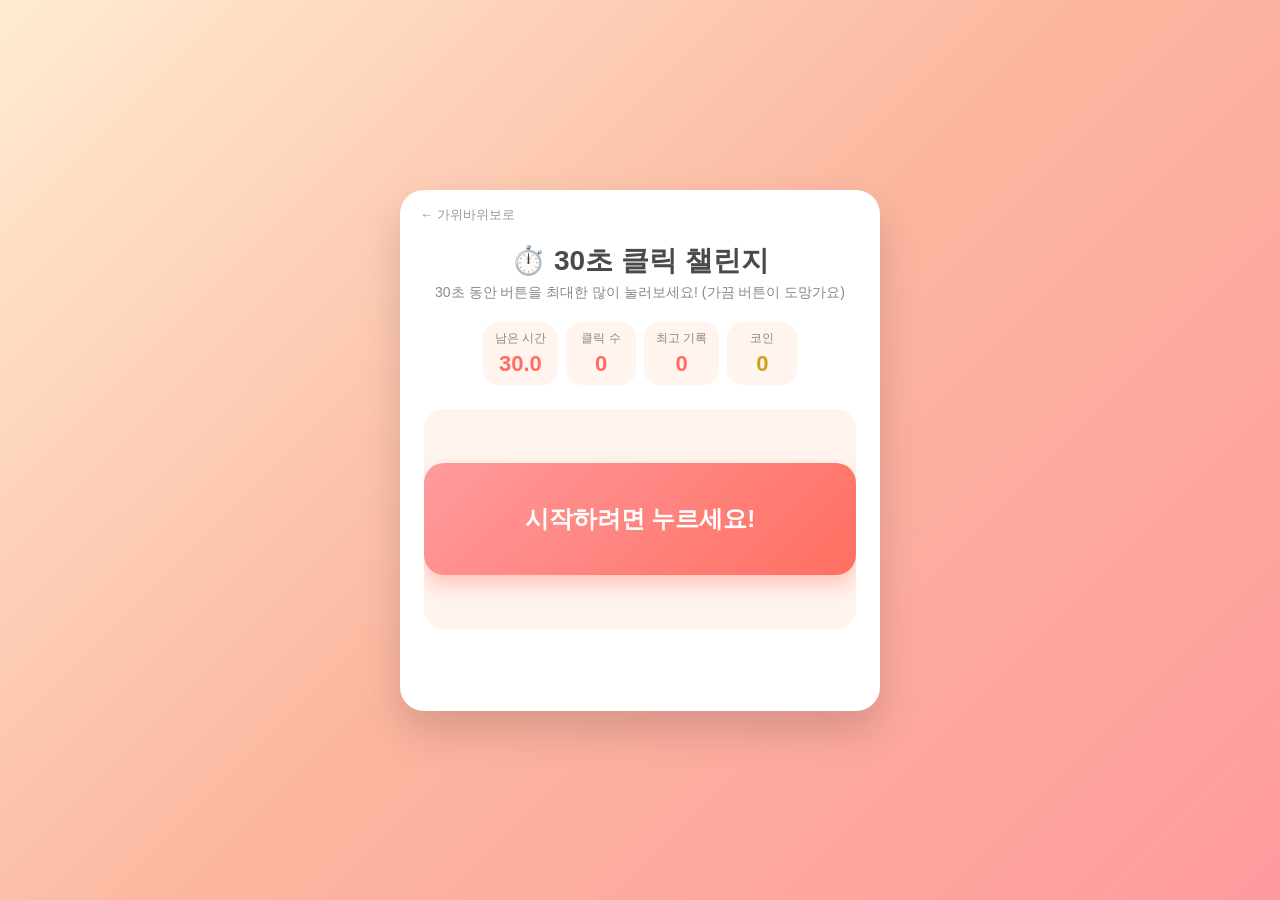
==== cps.html @ 53980aa7 "Add rock-paper-scissors game and 30-second click challenge" ====
<!DOCTYPE html>
<html lang="ko">
<head>
<meta charset="UTF-8">
<meta name="viewport" content="width=device-width, initial-scale=1.0, maximum-scale=1.0, user-scalable=no">
<title>30초 클릭 스피드 테스트</title>
<link rel="stylesheet" href="cps.css">
</head>
<body>
  <div class="container">
    <a href="index.html" class="back-link">&larr; 가위바위보로</a>
    <h1>⏱️ 30초 클릭 챌린지</h1>
    <p class="subtitle">30초 동안 버튼을 최대한 많이 눌러보세요! (가끔 버튼이 도망가요)</p>

    <div class="stats">
      <div class="stat-box">
        <div class="stat-label">남은 시간</div>
        <div id="timeLeft" class="stat-value">30.0</div>
      </div>
      <div class="stat-box">
        <div class="stat-label">클릭 수</div>
        <div id="clickCount" class="stat-value">0</div>
      </div>
      <div class="stat-box">
        <div class="stat-label">최고 기록</div>
        <div id="bestScore" class="stat-value">0</div>
      </div>
      <div class="stat-box">
        <div class="stat-label">코인</div>
        <div id="coinCount" class="stat-value">0</div>
      </div>
    </div>

    <div id="arena" class="arena">
      <button id="clickBtn" class="click-btn">시작하려면 누르세요!</button>
      <button id="gateBtn" class="gate-btn" type="button">100개<br>넘어가기<br><span class="gate-cost">100코인</span></button>
    </div>

    <div id="resultMessage" class="result-message"></div>
  </div>

  <div id="fireworks" class="fireworks-layer"></div>

<script src="cps.js"></script>
</body>
</html>
---- cps.css ----
* {
  box-sizing: border-box;
  -webkit-tap-highlight-color: transparent;
}

html, body {
  overscroll-behavior: none;
}

body {
  margin: 0;
  min-height: 100vh;
  display: flex;
  align-items: center;
  justify-content: center;
  font-family: "Segoe UI", "Malgun Gothic", sans-serif;
  background: linear-gradient(135deg, #ffecd2 0%, #fcb69f 50%, #ff9a9e 100%);
  padding: 20px;
  touch-action: manipulation;
  user-select: none;
  -webkit-user-select: none;
}

button {
  touch-action: manipulation;
  -webkit-touch-callout: none;
}

.container {
  background: #ffffff;
  border-radius: 24px;
  padding: 32px 24px;
  max-width: 480px;
  width: 100%;
  text-align: center;
  box-shadow: 0 20px 40px rgba(0, 0, 0, 0.15);
  position: relative;
}

.back-link {
  position: absolute;
  top: 16px;
  left: 20px;
  font-size: 13px;
  color: #999;
  text-decoration: none;
}

.back-link:hover {
  color: #666;
}

h1 {
  margin: 20px 0 4px;
  font-size: 28px;
  color: #4a4a4a;
}

.subtitle {
  margin: 0 0 20px;
  font-size: 14px;
  color: #888;
}

.stats {
  display: flex;
  flex-wrap: wrap;
  justify-content: center;
  gap: 8px;
  margin-bottom: 24px;
}

.stat-box {
  background: #fff4ee;
  border-radius: 16px;
  padding: 8px 12px;
  min-width: 70px;
}

.stat-label {
  font-size: 12px;
  color: #888;
  margin-bottom: 4px;
}

.stat-value {
  font-size: 22px;
  font-weight: bold;
  color: #ff6f61;
}

#coinCount {
  color: #d4a017;
}

.arena {
  position: relative;
  height: 220px;
  display: flex;
  align-items: center;
  justify-content: center;
  background: #fff4ee;
  border-radius: 20px;
  overflow: hidden;
}

.click-btn {
  width: 100%;
  padding: 40px 16px;
  font-size: 24px;
  font-weight: bold;
  color: #fff;
  background: linear-gradient(135deg, #ff9a9e 0%, #ff6f61 100%);
  border: none;
  border-radius: 20px;
  cursor: pointer;
  transition: transform 0.1s, box-shadow 0.1s;
  box-shadow: 0 10px 20px rgba(255, 111, 97, 0.35);
}

.click-btn:active {
  transform: scale(0.96);
  box-shadow: 0 4px 10px rgba(255, 111, 97, 0.35);
}

.click-btn:disabled {
  cursor: default;
}

.click-btn.running {
  position: absolute;
  width: 150px;
  height: 90px;
  padding: 0;
  font-size: 18px;
  background: linear-gradient(135deg, #ff6f61 0%, #e8433a 100%);
  transition: left 0.12s ease-out, top 0.12s ease-out, transform 0.1s;
}

.gate-btn {
  display: none;
  position: absolute;
  right: 12px;
  top: 50%;
  transform: translateY(-50%);
  width: 110px;
  height: 100px;
  flex-direction: column;
  align-items: center;
  justify-content: center;
  gap: 2px;
  font-size: 15px;
  font-weight: bold;
  line-height: 1.3;
  color: #6b4a00;
  background: linear-gradient(135deg, #ffe066 0%, #ffb300 100%);
  border: none;
  border-radius: 16px;
  cursor: pointer;
  box-shadow: 0 8px 16px rgba(255, 179, 0, 0.4);
}

.gate-btn.visible {
  display: flex;
}

.gate-btn .gate-cost {
  font-size: 12px;
  font-weight: normal;
  color: #8a6d00;
}

.gate-btn.insufficient {
  filter: grayscale(0.6);
  opacity: 0.8;
}

.gate-btn.shake {
  animation: decoy-shake 0.3s;
}

@keyframes decoy-shake {
  0%, 100% { transform: translateY(-50%) translateX(0); }
  25% { transform: translateY(-50%) translateX(-6px); }
  75% { transform: translateY(-50%) translateX(6px); }
}

.stat-value.milestone {
  color: #2ecc71;
}

.stat-value.milestone-2 {
  color: #2563eb;
}

.decoy-btn {
  opacity: 0.97;
}

.eruption-overlay {
  position: fixed;
  inset: 0;
  z-index: 10000;
  display: flex;
  align-items: center;
  justify-content: center;
  background: radial-gradient(circle at 50% 100%, #6b1a05 0%, #2a0a02 55%, #000 100%);
  animation-name: eruption-fade;
  animation-timing-function: ease-in-out;
  animation-fill-mode: forwards;
  overflow: hidden;
  pointer-events: none;
}

@keyframes eruption-fade {
  0% { opacity: 0; }
  8% { opacity: 1; }
  85% { opacity: 1; }
  100% { opacity: 0; }
}

.eruption-emoji {
  font-size: 160px;
  animation-name: eruption-emoji-pulse;
  animation-timing-function: ease-in-out;
  filter: drop-shadow(0 0 50px #ff6a00);
}

@keyframes eruption-emoji-pulse {
  0% { transform: scale(0.5); }
  15% { transform: scale(1.2); }
  30% { transform: scale(1); }
  45% { transform: scale(1.15); }
  60% { transform: scale(1); }
  100% { transform: scale(1); }
}

.lava-particle {
  position: fixed;
  width: 14px;
  height: 14px;
  border-radius: 50%;
  top: 0;
  left: 0;
  animation-name: lava-burst;
  animation-timing-function: ease-out;
  animation-fill-mode: forwards;
  pointer-events: none;
}

@keyframes lava-burst {
  0% {
    transform: translate(0, 0) scale(1);
    opacity: 1;
  }
  50% {
    transform: translate(calc(var(--dx) * 0.7), var(--dy)) scale(1);
    opacity: 1;
  }
  100% {
    transform: translate(var(--dx), calc(var(--dy) + 80px)) scale(0.3);
    opacity: 0;
  }
}

body.erupting {
  animation: body-shake 0.4s;
}

@keyframes body-shake {
  0%, 100% { transform: translate(0, 0); }
  20% { transform: translate(-8px, 4px); }
  40% { transform: translate(8px, -4px); }
  60% { transform: translate(-6px, 6px); }
  80% { transform: translate(6px, -6px); }
}

.result-message {
  margin-top: 20px;
  font-size: 20px;
  font-weight: bold;
  min-height: 30px;
  color: #444;
}

.result-message.new-record {
  color: #2ecc71;
}

.fireworks-layer {
  position: fixed;
  inset: 0;
  pointer-events: none;
  overflow: hidden;
  z-index: 9999;
}

.firework-particle {
  position: absolute;
  width: 8px;
  height: 8px;
  border-radius: 50%;
  top: 0;
  left: 0;
  animation: firework-burst 0.9s ease-out forwards;
}

@keyframes firework-burst {
  0% {
    transform: translate(0, 0) scale(1);
    opacity: 1;
  }
  100% {
    transform: translate(var(--dx), var(--dy)) scale(0.4);
    opacity: 0;
  }
}
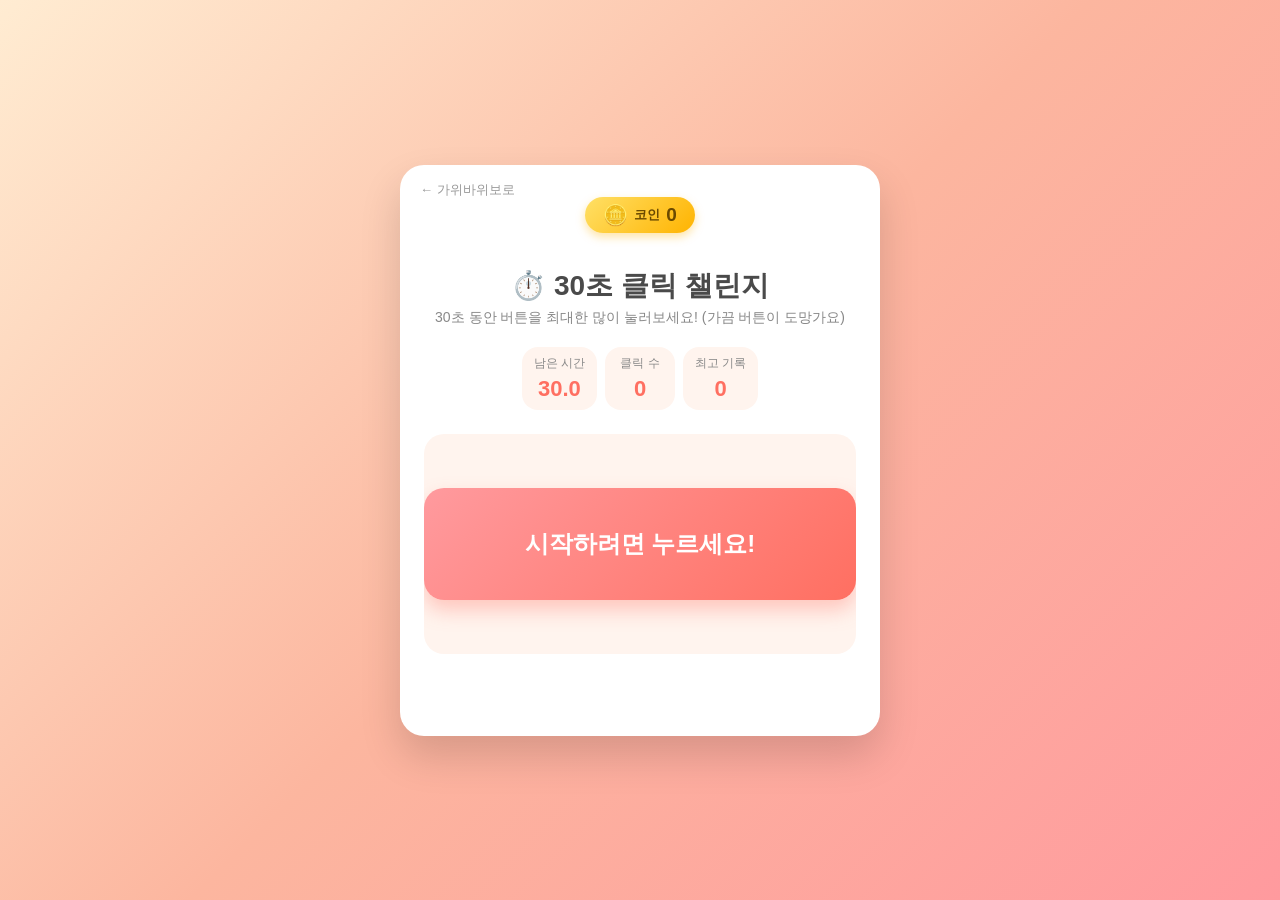
==== commit ea2c075e: "Move coin display to a banner at the top of the click game" ====
--- a/cps.html
+++ b/cps.html
@@ -8,6 +8,12 @@
 </head>
 <body>
   <div class="container">
+    <div class="coin-banner">
+      <span class="coin-icon">🪙</span>
+      <span class="coin-label">코인</span>
+      <span id="coinCount" class="coin-value">0</span>
+    </div>
+
     <a href="index.html" class="back-link">&larr; 가위바위보로</a>
     <h1>⏱️ 30초 클릭 챌린지</h1>
     <p class="subtitle">30초 동안 버튼을 최대한 많이 눌러보세요! (가끔 버튼이 도망가요)</p>
@@ -25,10 +31,6 @@
         <div class="stat-label">최고 기록</div>
         <div id="bestScore" class="stat-value">0</div>
       </div>
-      <div class="stat-box">
-        <div class="stat-label">코인</div>
-        <div id="coinCount" class="stat-value">0</div>
-      </div>
     </div>
 
     <div id="arena" class="arena">
--- a/cps.css
+++ b/cps.css
@@ -89,8 +89,29 @@
   color: #ff6f61;
 }
 
-#coinCount {
-  color: #d4a017;
+.coin-banner {
+  display: inline-flex;
+  align-items: center;
+  gap: 6px;
+  background: linear-gradient(135deg, #ffe066 0%, #ffb300 100%);
+  color: #6b4a00;
+  font-weight: bold;
+  padding: 6px 18px;
+  border-radius: 999px;
+  margin: 0 auto 14px;
+  box-shadow: 0 4px 10px rgba(255, 179, 0, 0.35);
+}
+
+.coin-icon {
+  font-size: 20px;
+}
+
+.coin-label {
+  font-size: 13px;
+}
+
+.coin-value {
+  font-size: 19px;
 }
 
 .arena {
